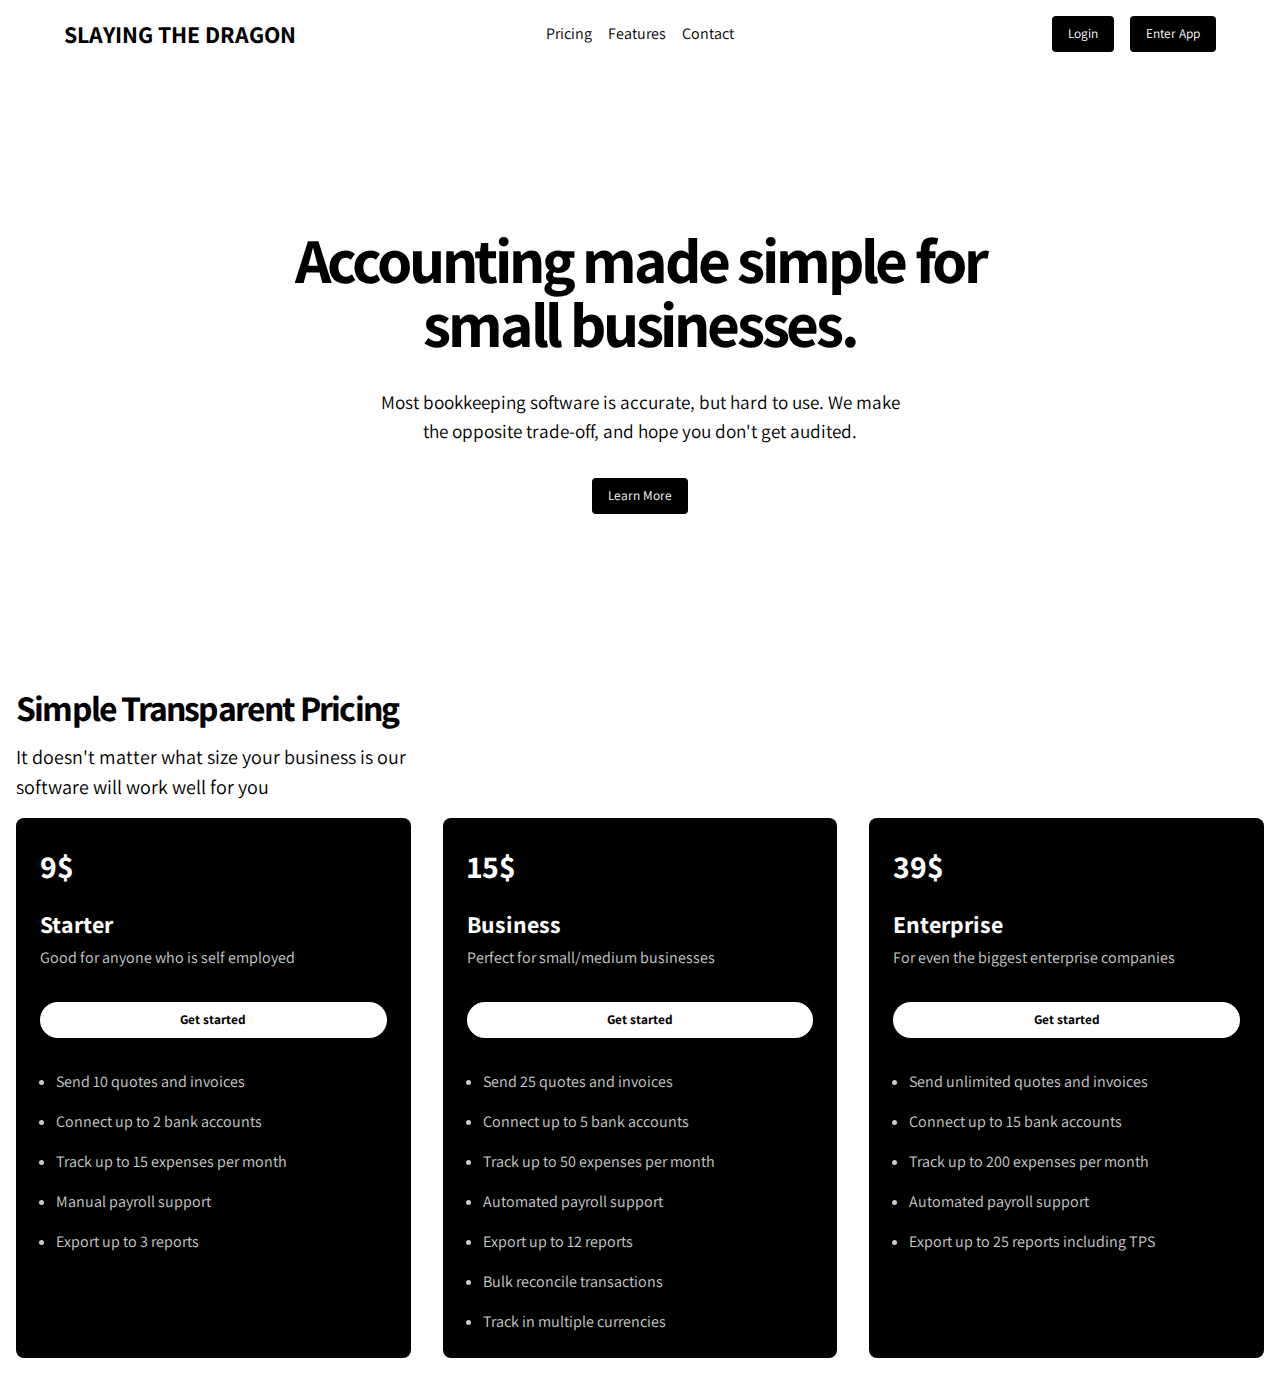
==== project-two/index.html @ 4bb9d7ac "completed code for navbar, hero section and pricing section" ====
<!DOCTYPE html>
<html lang="en">
<head>
    <meta charset="UTF-8">
    <meta name="viewport" content="width=device-width, initial-scale=1.0">
    <title>Project 2: Flexbox</title>
    <link rel = "stylesheet" href = "./styles.css">
    <link rel="preconnect" href="https://fonts.googleapis.com">
    <link rel="preconnect" href="https://fonts.gstatic.com" crossorigin>
    <link href="https://fonts.googleapis.com/css2?family=Assistant:wght@300;400;700&display=swap" rel="stylesheet">
</head>
<body>
    <header class = "header">
        <h2 class = "header__title">Slaying the Dragon</h2>
        <nav class = "header__navbar">
            <a class = "header__navbar-item" href = "#pricing">Pricing</a>
            <a class = "header__navbar-item" href = "#features">Features</a>
            <a class = "header__navbar-item" href = "#contact">Contact</a>
        </nav>
        <div class = "header__btn-container">
            <button class = "btn"> Login</button>
            <button class = "btn"> Enter App</button>
        </div>
    </header>

    <section class = "hero">
        <h1 class = "hero__title">Accounting made simple for small businesses.</h1>
        <p class = "hero__description">Most bookkeeping software is accurate, but hard to use. We make the opposite trade-off, and hope you don't get audited.</p>
        <button class = "btn"> Learn More</button>
    </section>

    <section class = "pricing">
        <h2 class = "pricing__title">simple transparent pricing</h2>
        <p class = "pricing__description">It doesn't matter what size your business is our software will work well for you</p>
        <div class = pricing__container>
            <div class = "pricing__box">
                <h3 class = "pricing__cost">9$</h4>
                <h4 class = "pricing__plan">Starter</h4>
                <p class = "pricing__plan-description">Good for anyone who is self employed</p>
                <button class = "pricing__cta">Get started</button>
                <ul class = "pricing__features">
                    <li>Send 10 quotes and invoices</li>
                    <li>Connect up to 2 bank accounts</li>
                    <li>Track up to 15 expenses per month</li>
                    <li>Manual payroll support</li>
                    <li>Export up to 3 reports</li>
                </ul>

            </div>
            <div class = "pricing__box">
                <h3 class = "pricing__cost">15$</h4>
                <h4 class = "pricing__plan">Business</h4>
                <p class = "pricing__plan-description">Perfect for small/medium businesses</p>
                <button class = "pricing__cta">Get started</button>
                <ul class = "pricing__features">
                    <li>Send 25 quotes and invoices</li>
                    <li>Connect up to 5 bank accounts</li>
                    <li>Track up to 50 expenses per month</li>
                    <li>Automated payroll support</li>
                    <li>Export up to 12 reports</li>
                    <li>Bulk reconcile transactions</li>
                    <li>Track in multiple currencies</li>
                </ul>
            </div>
            <div class = "pricing__box">
                <h3 class = "pricing__cost">39$</h4>
                <h4 class = "pricing__plan">Enterprise</h4>
                <p class = "pricing__plan-description">For even the biggest enterprise companies</p>
                <button class = "pricing__cta">Get started</button>
                <ul class = "pricing__features">
                    <li>Send unlimited quotes and invoices</li>
                    <li>Connect up to 15 bank accounts</li>
                    <li>Track up to 200 expenses per month</li>
                    <li>Automated payroll support</li>
                    <li>Export up to 25 reports including TPS</li>
                </ul>
            </div>
        </div>
    </section>
</body>
</html>
---- project-two/styles.css ----
/* Border Box Reset */
*,
*::before,
*::after {
    box-sizing: border-box;
}

/* Margin and Padding Resets */
* {
    margin: 0;
    padding: 0;
    line-height: 1.5;
}


body {
    font-family: 'Assistant', sans-serif;
}

button {
    border: none;
    background: #000;
    color: #fff;
    font-family: inherit;
    cursor: pointer;
}

/* HEADER SECTION */

.header {
    width: 90%;
    margin: 0 auto;
    display: flex;
    /* flex-direction: row;
    justify-content: space-; */
    align-items: center;

    padding: 1rem 0;
}

.header__title {
    font-size: 1.5rem;
    text-transform: uppercase;
    flex: 1;
}

.header__navbar {
    display: flex;
    gap: 1rem;
    flex: 1;
    justify-content: center;

}

.header__navbar-item {
    text-decoration: none;
    color: #000;
}

.header__btn-container {
    display: flex;
    gap: 1rem;
    flex: 1;
    justify-content: flex-end;

}

/* HERO SECTION */


.hero {
    margin-top: 10rem;
    text-align: center;
}

.hero__title {
    font-size: 4rem;
    line-height: 1;
    letter-spacing: -0.05em;
    max-width: 25ch;
    margin-inline: auto;
}

.hero__description {
    font-size: 1.2rem;
    margin: 2rem auto;
    max-width: 60ch;
}

/* PRICING SECTION */

.pricing {
    margin-top: 10rem;
    padding: 1rem;
}

.pricing__title {
    font-size: 2.25rem;
    text-transform: capitalize;
    line-height: 1;
    letter-spacing: -0.05em;
}

.pricing__description {

    font-size: 1.25rem;
    max-width: 45ch;
    margin: 1rem 0;
}

.pricing__container {
    display: flex;
    gap: 2rem;
}

.pricing__box {
    background-color: black;
    color: white;
    border-radius: 0.5rem;
    padding: 1.5rem;
    flex: 1;

}

.pricing__cost {
    font-size: 2rem;
}

.pricing__plan {
    font-size: 1.5rem;
    margin: 1rem 0 0.25rem;
}

.pricing__plan-description {
    color: #ccc;
}

.pricing__cta {
    margin: 2rem 0;
    padding: 0.5rem;
    background: white;
    color: black;
    font-weight: 700;
    width: 100%;
    border-radius: 100000000000000rem;
}

.pricing__features {
    display: flex;
    flex-direction: column;
    gap: 1rem;
    color: #ccc;
    padding-left: 1rem;
}

/* UTILITY CLASS */
.btn {
    padding: 0.5rem 1rem;
    border-radius: 4px;
    display: inline-block;
}
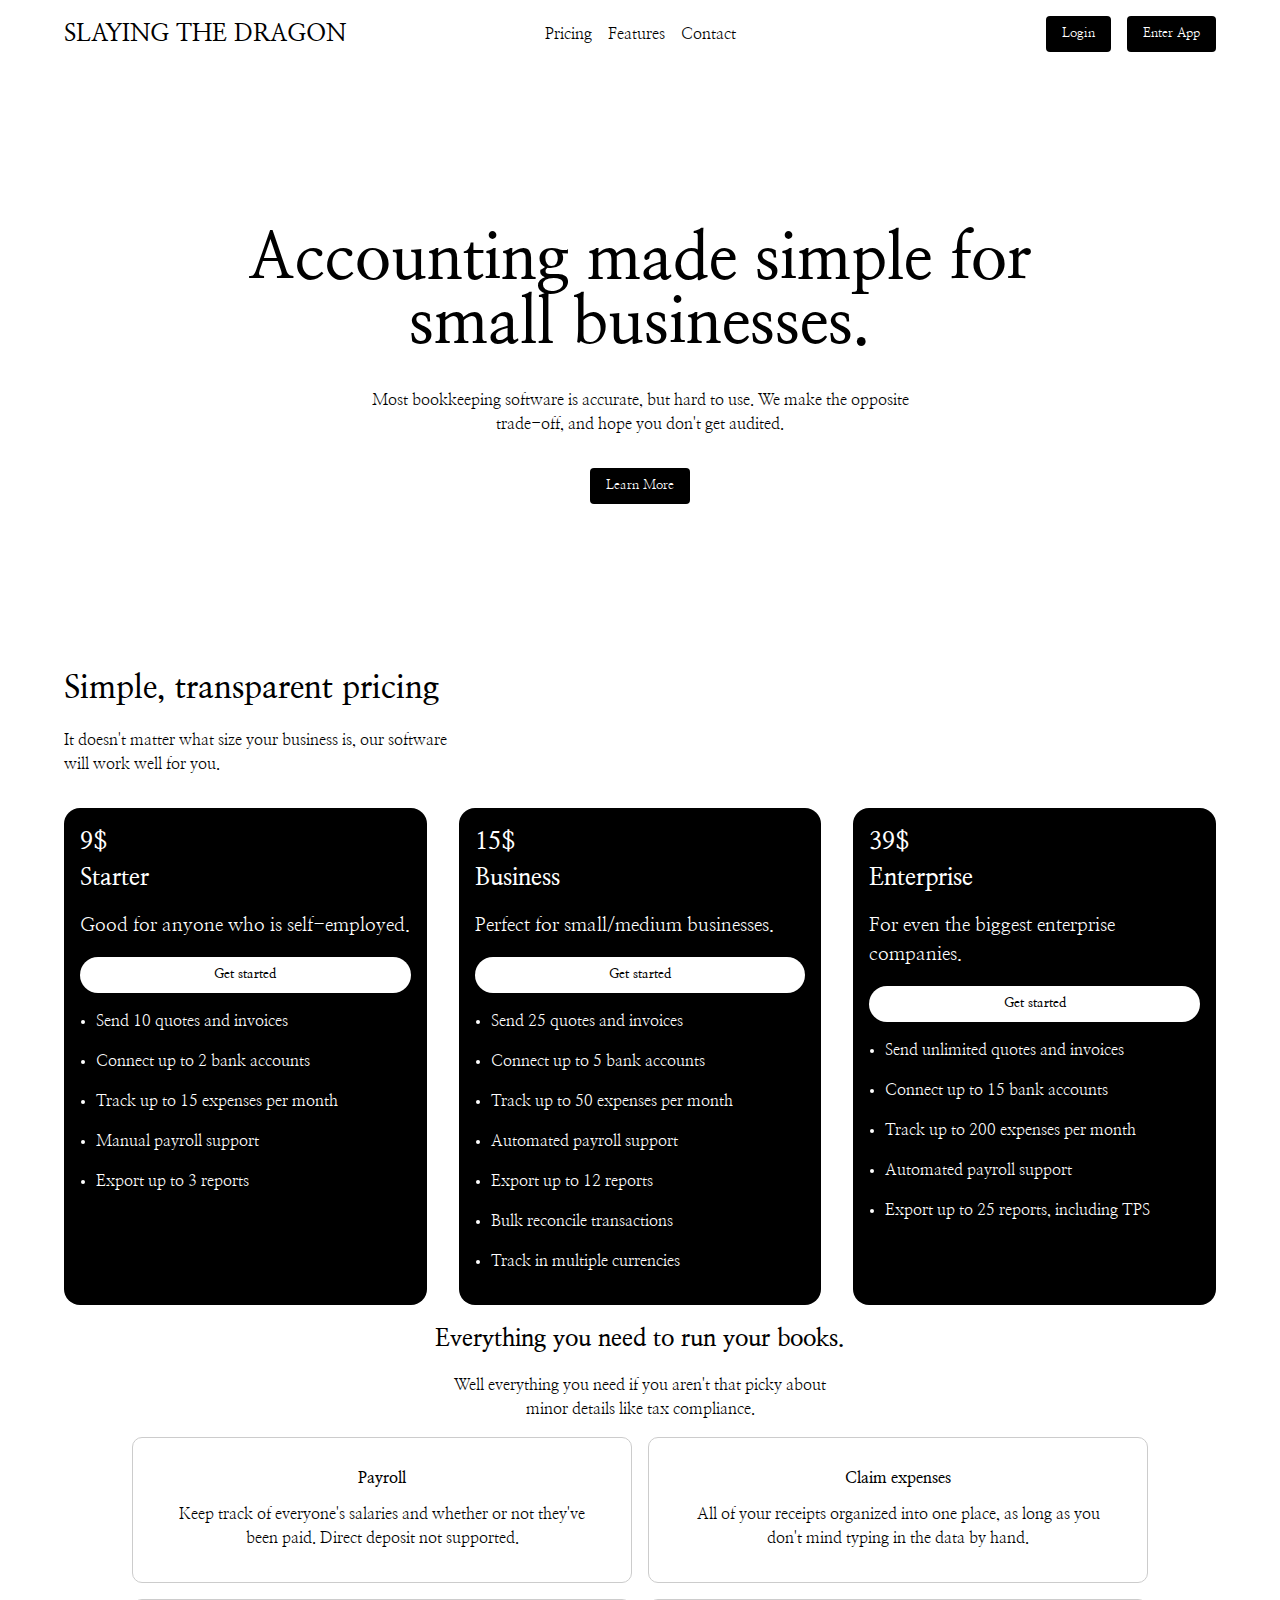
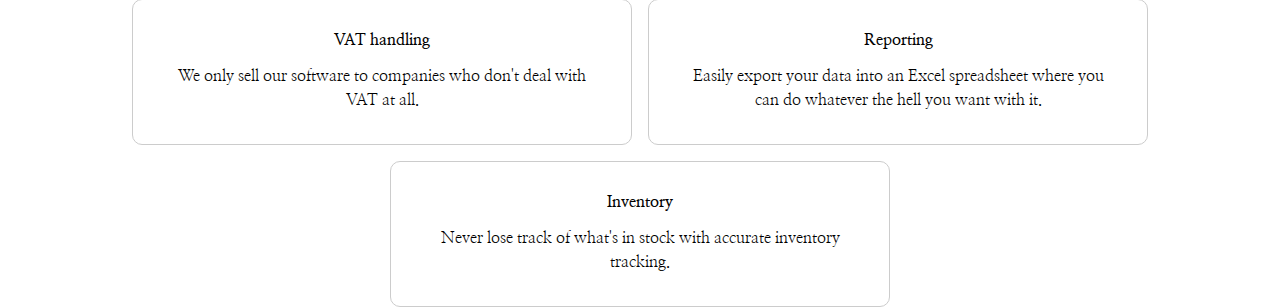
==== commit ee791713: "adding code for features section" ====
--- a/project-two/index.html
+++ b/project-two/index.html
@@ -7,37 +7,38 @@
     <link rel = "stylesheet" href = "./styles.css">
     <link rel="preconnect" href="https://fonts.googleapis.com">
     <link rel="preconnect" href="https://fonts.gstatic.com" crossorigin>
-    <link href="https://fonts.googleapis.com/css2?family=Assistant:wght@300;400;700&display=swap" rel="stylesheet">
+    <link href="https://fonts.googleapis.com/css2?family=Nanum+Myeongjo:wght@400;700&display=swap" rel="stylesheet">
 </head>
 <body>
-    <header class = "header">
+    <header class = "header-container container">
         <h2 class = "header__title">Slaying the Dragon</h2>
         <nav class = "header__navbar">
-            <a class = "header__navbar-item" href = "#pricing">Pricing</a>
-            <a class = "header__navbar-item" href = "#features">Features</a>
-            <a class = "header__navbar-item" href = "#contact">Contact</a>
+            <a class = "header__navbar-item" href = "">Pricing</a>
+            <a class = "header__navbar-item" href = "">Features</a>
+            <a class = "header__navbar-item" href="">Contact</a>
         </nav>
-        <div class = "header__btn-container">
-            <button class = "btn"> Login</button>
-            <button class = "btn"> Enter App</button>
+        <div class = "header_buttons">
+            <button class = "btn">Login</button>
+            <button class = "btn">Enter App</button>
         </div>
     </header>
 
-    <section class = "hero">
+    <section class ="hero container">
         <h1 class = "hero__title">Accounting made simple for small businesses.</h1>
         <p class = "hero__description">Most bookkeeping software is accurate, but hard to use. We make the opposite trade-off, and hope you don't get audited.</p>
-        <button class = "btn"> Learn More</button>
+        <button class ="btn">Learn More</button>
     </section>
 
-    <section class = "pricing">
-        <h2 class = "pricing__title">simple transparent pricing</h2>
-        <p class = "pricing__description">It doesn't matter what size your business is our software will work well for you</p>
-        <div class = pricing__container>
-            <div class = "pricing__box">
-                <h3 class = "pricing__cost">9$</h4>
+    <section class = "pricing container">
+
+        <h2 class = "pricing__title">Simple, transparent pricing</h2>
+        <p class = "pricing__description">It doesn't matter what size your business is, our software will work well for you.</p>
+        <div class = "pricing__tile_container">
+            <div class = "pricing__tile">
+                <h3 class = "pricing__price">9$</h3>
                 <h4 class = "pricing__plan">Starter</h4>
-                <p class = "pricing__plan-description">Good for anyone who is self employed</p>
-                <button class = "pricing__cta">Get started</button>
+                <p class = "pricing__plan-description">Good for anyone who is self-employed.</p>
+                <button class = "pricing__button">Get started</button>
                 <ul class = "pricing__features">
                     <li>Send 10 quotes and invoices</li>
                     <li>Connect up to 2 bank accounts</li>
@@ -47,11 +48,11 @@
                 </ul>
 
             </div>
-            <div class = "pricing__box">
-                <h3 class = "pricing__cost">15$</h4>
+            <div class = "pricing__tile">
+                <h3 class = "pricing__price">15$</h3>
                 <h4 class = "pricing__plan">Business</h4>
-                <p class = "pricing__plan-description">Perfect for small/medium businesses</p>
-                <button class = "pricing__cta">Get started</button>
+                <p class = "pricing__plan-description">Perfect for small/medium businesses.</p>
+                <button class = "pricing__button">Get started</button>
                 <ul class = "pricing__features">
                     <li>Send 25 quotes and invoices</li>
                     <li>Connect up to 5 bank accounts</li>
@@ -61,20 +62,54 @@
                     <li>Bulk reconcile transactions</li>
                     <li>Track in multiple currencies</li>
                 </ul>
+
             </div>
-            <div class = "pricing__box">
-                <h3 class = "pricing__cost">39$</h4>
+            <div class = "pricing__tile">
+                <h3 class = "pricing__price">39$</h3>
                 <h4 class = "pricing__plan">Enterprise</h4>
-                <p class = "pricing__plan-description">For even the biggest enterprise companies</p>
-                <button class = "pricing__cta">Get started</button>
+                <p class = "pricing__plan-description">For even the biggest enterprise companies.</p>
+                <button class = "pricing__button">Get started</button>
                 <ul class = "pricing__features">
                     <li>Send unlimited quotes and invoices</li>
                     <li>Connect up to 15 bank accounts</li>
                     <li>Track up to 200 expenses per month</li>
                     <li>Automated payroll support</li>
-                    <li>Export up to 25 reports including TPS</li>
+                    <li>Export up to 25 reports, including TPS</li>
                 </ul>
+
             </div>
+
+        </div>
+
+    </section>
+
+    <section class = "features container">
+        <h2 class = "features__title">Everything you need to run your books.</h2>
+        <p class = "features__description">Well everything you need if you aren't that picky about minor details like tax compliance.</p>
+
+        <div class = features__flex_container>
+
+            <div class = "features__tile">
+                <h4 class = "features__tile-title">Payroll</h4>
+                <p class = "features__tile-description">Keep track of everyone's salaries and whether or not they've been paid. Direct deposit not supported.</p>
+            </div>
+            <div class = "features__tile">
+                <h4 class = "features__tile-title">Claim expenses</h4>
+                <p class = "features__tile-description">All of your receipts organized into one place, as long as you don't mind typing in the data by hand.</p>
+            </div>
+            <div class = "features__tile">
+                <h4 class = "features__tile-title">VAT handling</h4>
+                <p class = "features__tile-description">We only sell our software to companies who don't deal with VAT at all.</p>
+            </div>
+            <div class = "features__tile">
+                <h4 class = "features__tile-title">Reporting</h4>
+                <p class = "features__tile-description">Easily export your data into an Excel spreadsheet where you can do whatever the hell you want with it.</p>
+            </div>
+            <div class = "features__tile">
+                <h4 class = "features__tile-title">Inventory</h4>
+                <p class = "features__tile-description">Never lose track of what's in stock with accurate inventory tracking.</p>
+            </div>
+
         </div>
     </section>
 </body>
--- a/project-two/styles.css
+++ b/project-two/styles.css
@@ -1,40 +1,33 @@
-/* Border Box Reset */
 *,
 *::before,
 *::after {
     box-sizing: border-box;
 }
 
-/* Margin and Padding Resets */
 * {
     margin: 0;
     padding: 0;
     line-height: 1.5;
 }
 
-
 body {
-    font-family: 'Assistant', sans-serif;
+    font-family: 'Nanum Myeongjo', serif;
 }
 
 button {
     border: none;
-    background: #000;
+    font-family: inherit;
+    background-color: #000;
     color: #fff;
-    font-family: inherit;
     cursor: pointer;
 }
 
-/* HEADER SECTION */
+.header-container {
+    width: 90%;
+    margin-inline: auto;
 
-.header {
-    width: 90%;
-    margin: 0 auto;
     display: flex;
-    /* flex-direction: row;
-    justify-content: space-; */
     align-items: center;
-
     padding: 1rem 0;
 }
 
@@ -49,7 +42,6 @@
     gap: 1rem;
     flex: 1;
     justify-content: center;
-
 }
 
 .header__navbar-item {
@@ -57,105 +49,138 @@
     color: #000;
 }
 
-.header__btn-container {
+.header_buttons {
     display: flex;
     gap: 1rem;
     flex: 1;
     justify-content: flex-end;
+}
 
-}
 
 /* HERO SECTION */
 
-
 .hero {
+    text-align: center;
     margin-top: 10rem;
-    text-align: center;
 }
 
 .hero__title {
     font-size: 4rem;
-    line-height: 1;
-    letter-spacing: -0.05em;
+    font-weight: 700;
     max-width: 25ch;
     margin-inline: auto;
+    line-height: 1;
 }
 
 .hero__description {
-    font-size: 1.2rem;
+    margin: 1rem;
+    max-width: 60ch;
     margin: 2rem auto;
-    max-width: 60ch;
 }
+
 
 /* PRICING SECTION */
 
 .pricing {
     margin-top: 10rem;
-    padding: 1rem;
 }
 
 .pricing__title {
-    font-size: 2.25rem;
-    text-transform: capitalize;
-    line-height: 1;
-    letter-spacing: -0.05em;
+    font-size: 2rem;
 }
 
 .pricing__description {
-
-    font-size: 1.25rem;
     max-width: 45ch;
     margin: 1rem 0;
 }
 
-.pricing__container {
+.pricing__tile_container {
     display: flex;
     gap: 2rem;
 }
 
-.pricing__box {
-    background-color: black;
-    color: white;
-    border-radius: 0.5rem;
-    padding: 1.5rem;
+.pricing__tile {
+    background-color: #000;
+    color: #fff;
     flex: 1;
-
+    border-radius: 1rem;
+    padding: 1rem 1rem;
+    margin-top: 1rem;
 }
 
-.pricing__cost {
-    font-size: 2rem;
+.pricing__price {
+    font-size: 1.5rem;
 }
 
 .pricing__plan {
     font-size: 1.5rem;
-    margin: 1rem 0 0.25rem;
 }
 
 .pricing__plan-description {
-    color: #ccc;
+    margin: 1rem 0;
+    font-size: 1.2rem;
 }
 
-.pricing__cta {
-    margin: 2rem 0;
-    padding: 0.5rem;
-    background: white;
+.pricing__button {
+    width: 100%;
+    background-color: white;
     color: black;
-    font-weight: 700;
-    width: 100%;
-    border-radius: 100000000000000rem;
+    font-weight: bold;
+    border-radius: 1000000000px;
+    padding: 0.5rem 1rem;
 }
 
 .pricing__features {
     display: flex;
     flex-direction: column;
     gap: 1rem;
-    color: #ccc;
-    padding-left: 1rem;
+    padding: 1rem;
 }
 
-/* UTILITY CLASS */
+/* FEATURES SECTION */
+
+.features {
+    text-align: center;
+}
+
+.features__title {
+    margin: 1rem 0;
+}
+
+.features__description {
+    max-width: 45ch;
+    margin: 1rem auto;
+}
+
+.features__flex_container {
+    display: flex;
+    flex-wrap: wrap;
+    justify-content: center;
+    gap: 1rem;
+}
+
+.features__tile {
+    border: 1px solid #ccc;
+    padding: 2rem;
+    border-radius: 10px;
+    width: 500px;
+}
+
+.features__tile-title {
+    line-height: 1;
+}
+
+.features__tile-description {
+    margin-top: 1rem;
+}
+/* UTILITY CLASSES */
+
+.container {
+    width: 90%;
+    margin-inline: auto;
+}
+
 .btn {
     padding: 0.5rem 1rem;
     border-radius: 4px;
-    display: inline-block;
 }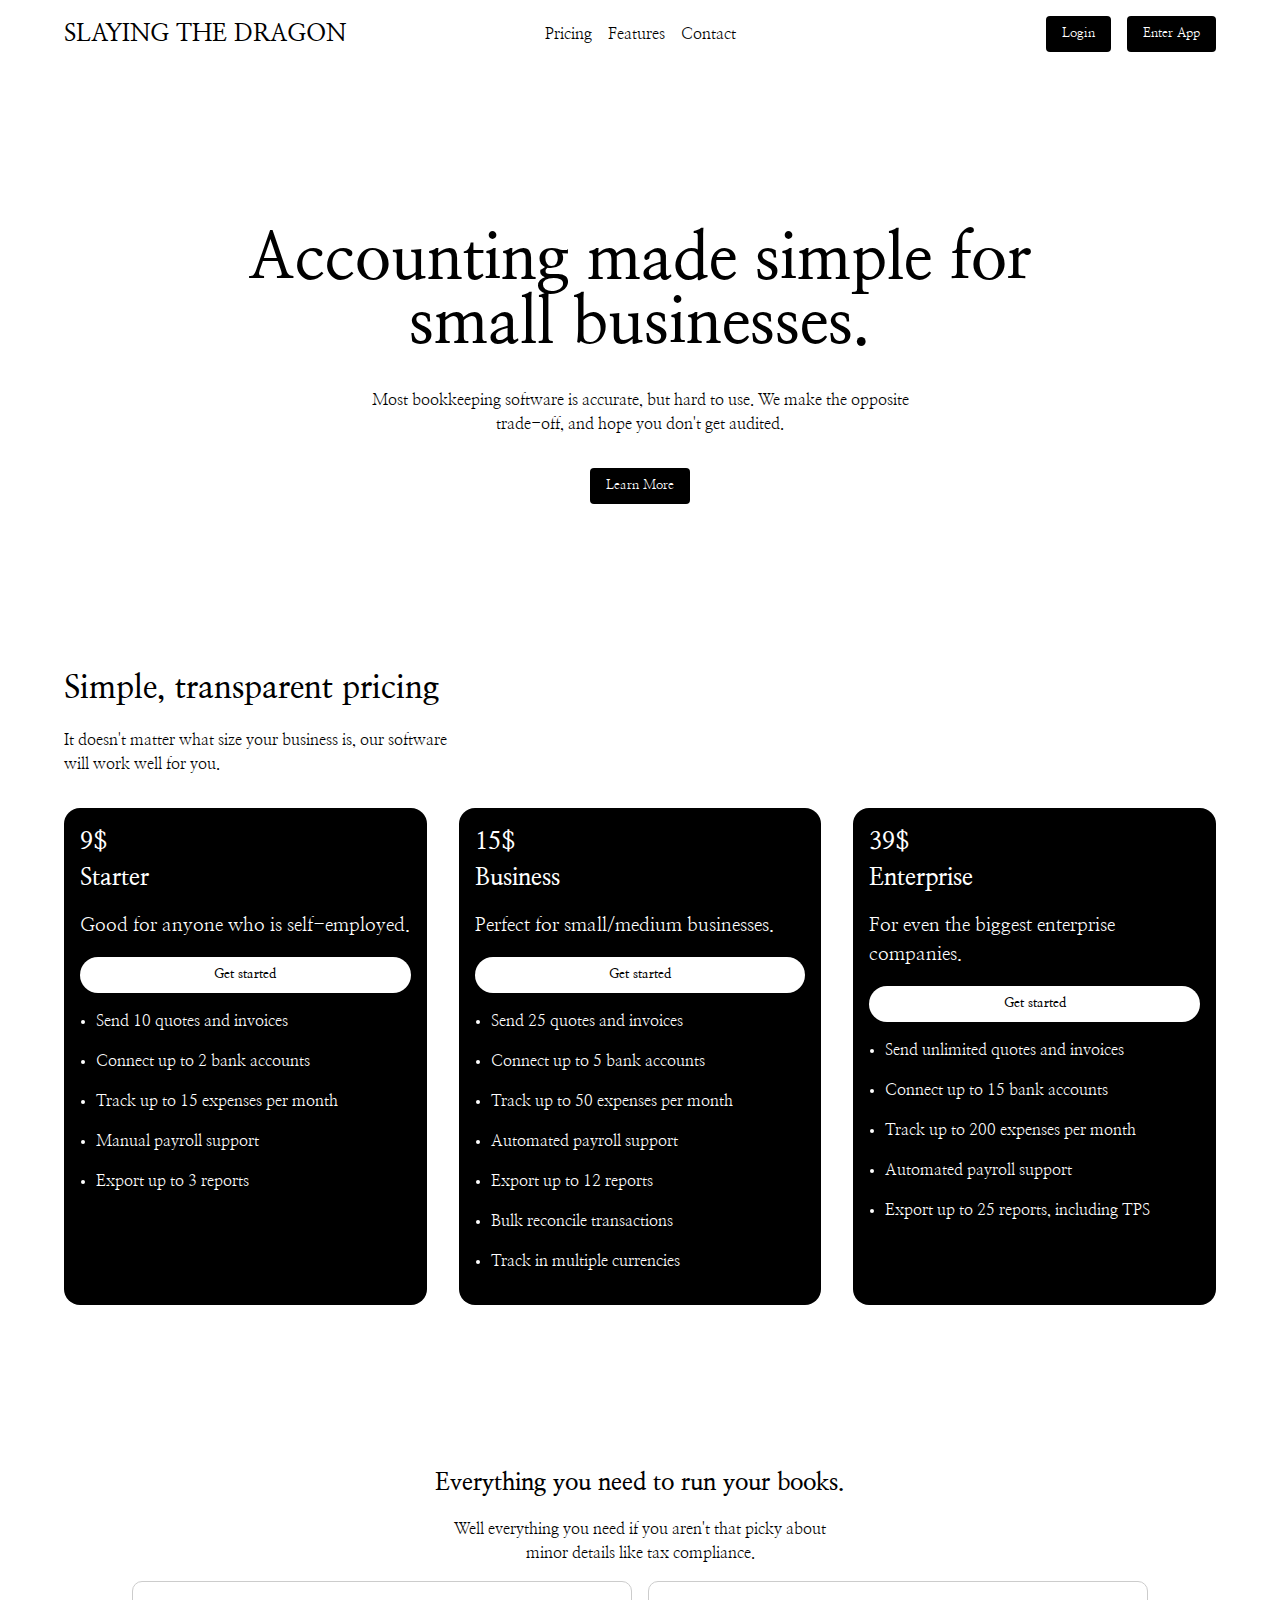
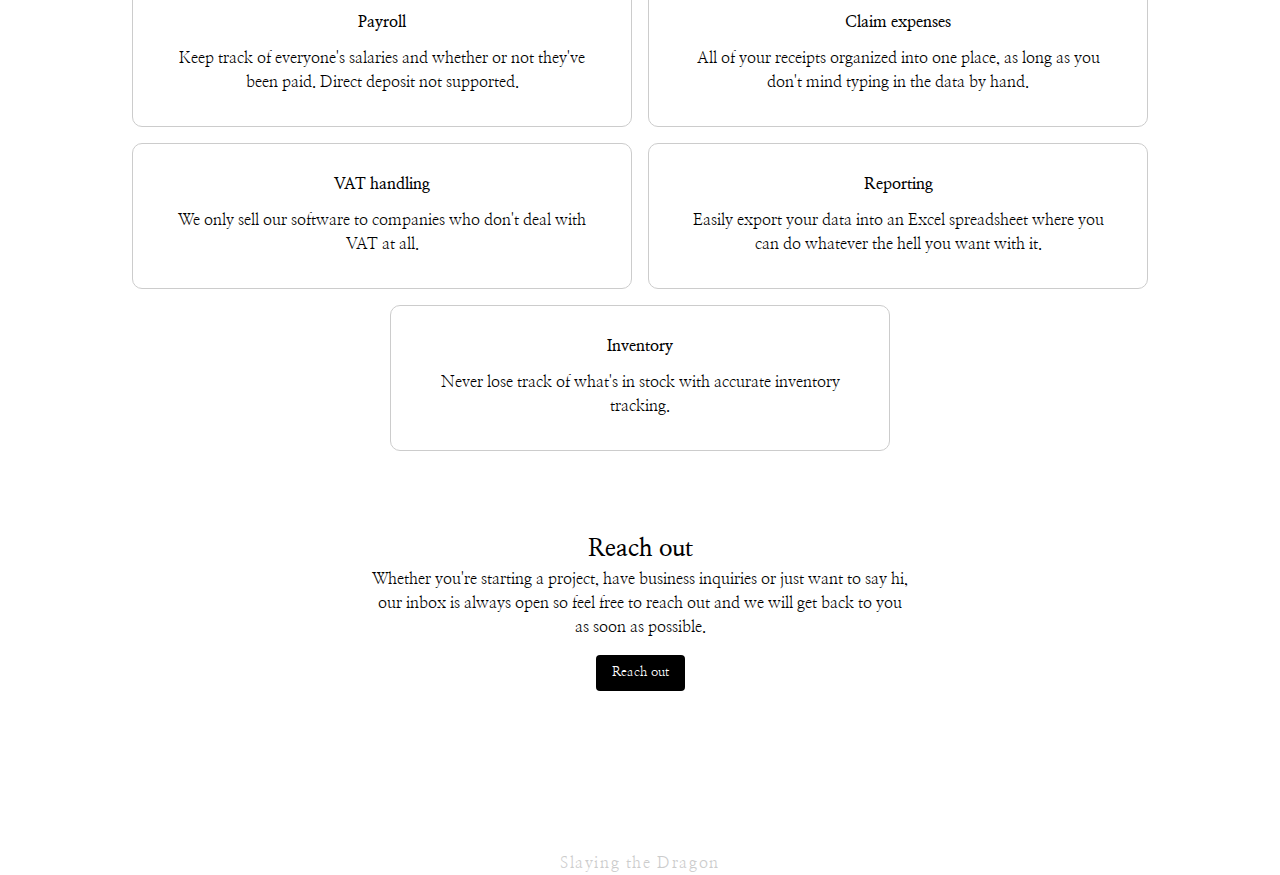
==== commit 3df60901: "adding code to finish project two" ====
--- a/project-two/index.html
+++ b/project-two/index.html
@@ -112,5 +112,15 @@
 
         </div>
     </section>
+
+    <section class = "contact">
+        <h2 class = "contact__title">Reach out</h2>
+        <p class = "contact__description">Whether you're starting a project, have business inquiries or just want to say hi, our inbox is always open so feel free to reach out and we will get back to you as soon as possible.</p>
+        <button class = "contact__button btn">Reach out</button>
+    </section>
+
+    <footer class = "footer container">
+        <h2 class = "footer__content">Slaying the Dragon</h2>
+    </footer>
 </body>
 </html>--- a/project-two/styles.css
+++ b/project-two/styles.css
@@ -141,6 +141,7 @@
 
 .features {
     text-align: center;
+    margin-top: 10rem;
 }
 
 .features__title {
@@ -173,12 +174,46 @@
 .features__tile-description {
     margin-top: 1rem;
 }
+
+
+/* CONTACT SECTION */
+
+.contact {
+    margin-top: 5rem;
+    text-align: center;
+}
+
+.contact__description{
+    max-width: 60ch;
+    margin-inline: auto;
+}
+
+.contact__button {
+    margin-top: 1rem;
+}
+
+/* FOOTER */
+
+.footer {
+
+    margin-top: 10rem;
+    color: #ccc;
+    text-align: center;
+}
+
+.footer__content {
+    font-size: 1rem;
+    font-weight: 300;
+    letter-spacing: 0.1em;;
+}
 /* UTILITY CLASSES */
 
 .container {
     width: 90%;
     margin-inline: auto;
 }
+
+
 
 .btn {
     padding: 0.5rem 1rem;
